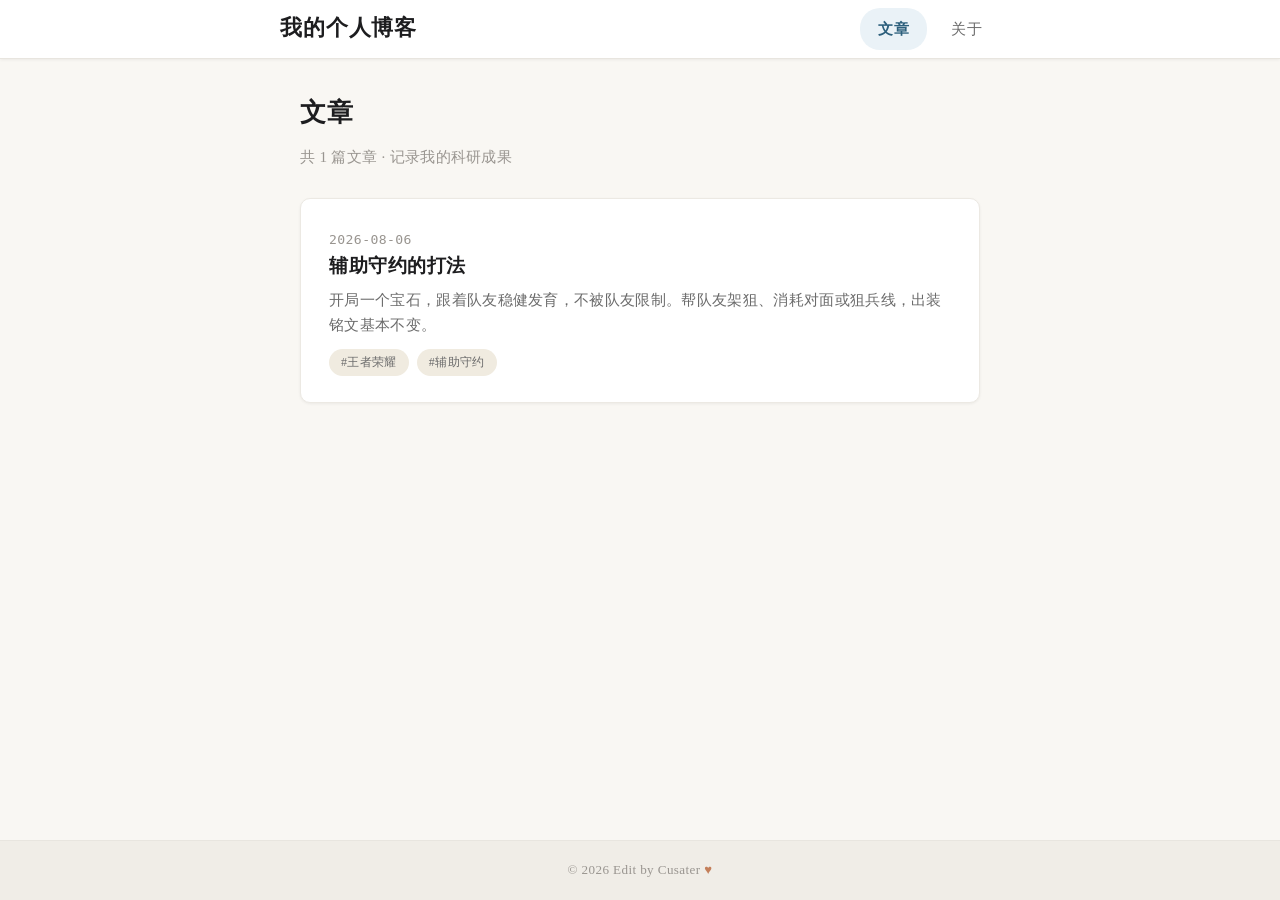
==== index.html @ 8319f3e6 "first commit" ====
<!DOCTYPE html>
<html lang="zh-CN">
<head>
    <meta charset="UTF-8">
    <meta name="viewport" content="width=device-width, initial-scale=1.0">
    <title>Cusater的博客</title>
    <link rel="stylesheet" href="style.css">
</head>
<body>

    <!-- ==================== 头部导航 ==================== -->
    <header class="site-header">
        <div class="header-inner">
            <a class="site-title" onclick="navigateTo('/')" title="回到首页">
                我的个人博客
            </a>
            <nav>
                <ul class="nav-links">
                    <li><a id="nav-posts" onclick="navigateTo('/')" class="active">文章</a></li>
                    <li><a id="nav-about" onclick="navigateTo('/about')">关于</a></li>
                </ul>
            </nav>
        </div>
    </header>
    <main class="main-content" id="main-content">
        
    </main>

    
    <footer class="site-footer">
        <p>© 2026 Edit by Cusater <span class="footer-heart">♥</span></p>
    </footer>
    <script src="posts-data.js"></script>
    <script>
        (function() {
            const mainContent = document.getElementById('main-content');
            const navPosts = document.getElementById('nav-posts');
            const navAbout = document.getElementById('nav-about');
            function getCurrentRoute() {
                const hash = window.location.hash.slice(1) || '/';
                return hash;
            }

            function parseRoute(route) {
                if (route === '/about') {
                    return { page: 'about' };
                }
                // 默认首页 - 文章列表
                return { page: 'posts' };
            }

            function navigateTo(path) {
                if (path && (path.endsWith('.html') || path.startsWith('articles/'))) {
                    window.location.href = path;
                } else {
                    window.location.hash = path;
                }
            }

            function updateNavActive(page) {
                navPosts.classList.remove('active');
                navAbout.classList.remove('active');
                if (page === 'about') {
                    navAbout.classList.add('active');
                } else {
                    navPosts.classList.add('active');
                }
            }

            function renderPostsList() {
                updateNavActive('posts');
                let postsHTML = articles
                    .map(
                        (article) => `
                    <article class="post-card" onclick="navigateTo('${article.link}')" title="阅读全文">
                        <span class="post-date">${article.date}</span>
                        <h2 class="post-title">${article.title}</h2>
                        <p class="post-excerpt">${article.excerpt}</p>
                        <div class="post-tags">
                            ${article.tags.map((tag) => `<span class="post-tag">#${tag}</span>`).join('')}
                        </div>
                        <span class="card-arrow">→</span>
                    </article>
                `
                    )
                    .join('');

                mainContent.innerHTML = `
                    <h1 class="page-title">文章</h1>
                    <p class="page-subtitle">共 ${articles.length} 篇文章 · 记录我的科研成果</p>
                    <div class="posts-list">
                        ${postsHTML}
                    </div>
                `;
            }

            function renderAboutPage() {
                updateNavActive('about');
                mainContent.innerHTML = `
                    <div class="about-card">
                        <img class="about-avatar" src="avatar.jpg" alt="Cusater的头像">
                        <h2 class="about-name">Cusater</h2>
                        <hr class="about-divider">
                        <div class="about-text">
                            性别：男
                            <br>
年龄：15<br>
MBTI：INFJ<br>
身高：176cm<br>
身材：偏瘦<br>
性格：内向，喜欢独处<br>
爱好：陈奕迅，打球，写小作文，写小诗，出去玩，写代码，科研<br>
去过的地方：北京，上海，广州，珠海，阳江，惠州，深圳，澳门，广西，云南，黑龙江，吉林，辽宁，湖南，湖北，泰国，韩国，新加坡，马来西亚<br>
喜欢的英雄：守约，墨子<br>
科研成果:高输出低经济辅助守约，肉装守约<br>

<h3>背景故事：</h3>
这个男生今年15岁，性格内向不爱扎堆，平时更喜欢一个人待着，个子176cm，身形偏瘦。
平时爱好特别丰富：爱听陈奕迅的歌，有空就去打球，喜欢写写随笔、小诗，也爱出门旅游，还会敲代码、研究些新奇东西。
国内好多省份城市他都去过，还跑过泰国、韩国、新加坡、马来西亚好几个国家，见了不少世面。
打王者荣耀就爱玩百里守约和墨子，别人玩守约大多老老实实走射手位，他偏爱琢磨不一样的套路，自己研究出两套奇葩玩法：经济不高也能打出高额伤害的辅助守约，还有堆肉装的守约，算是自己摸索出来的独门打法。
平时不爱凑热闹，日常消遣就是听歌、运动、写点东西、出门散心、敲代码，打游戏也不爱跟风大众出装，就爱自己研究小众思路，看着安静话不多，心里想法特别多
                        </div>
                        <div class="about-skills">
                            <span class="about-skill-tag">王者荣耀</span>
                            <span class="about-skill-tag">Minecraft</span>
                            <span class="about-skill-tag">阅读</span>
                            <span class="about-skill-tag">写作</span>
                        </div>
                    </div>
                `;
                window.scrollTo({ top: 0, behavior: 'smooth' });
            }
            function handleRoute() {
                const route = getCurrentRoute();
                const parsed = parseRoute(route);

                switch (parsed.page) {
                    case 'posts':
                        renderPostsList();
                        break;
                    case 'about':
                        renderAboutPage();
                        break;
                    default:
                        renderPostsList();
                }
            }
            window.addEventListener('hashchange', handleRoute);
            window.addEventListener('DOMContentLoaded', handleRoute);
            window.navigateTo = navigateTo;
        })();
    </script>
</body>
</html>
---- style.css ----
:root {
            /* ========== 纯色配色方案 ========== */
            --bg-page: #f9f7f3;
            /* 温暖奶油色页面背景 */
            --bg-card: #ffffff;
            /* 纯白卡片 */
            --bg-header: #ffffff;
            /* 头部背景 */
            --bg-footer: #f0ede7;
            /* 页脚背景 */
            --bg-tag: #f0ebe0;
            /* 标签背景 */
            --bg-hover: #f5f2ec;
            /* 悬停背景 */

            --text-primary: #1d1d1f;
            /* 主文字 - 接近黑色 */
            --text-secondary: #6b6b6b;
            /* 次要文字 - 中灰 */
            --text-muted: #999590;
            /* 更淡的文字 */
            --text-accent: #2c5f7c;
            /* 强调色 - 沉稳蓝 */
            --text-accent-hover: #1a4058;
            /* 强调色悬停 */

            --border-light: #e8e5df;
            /* 浅边框 */
            --border-card: #ece9e3;
            /* 卡片边框 */
            --shadow-sm: 0 1px 3px rgba(0, 0, 0, 0.06);
            --shadow-md: 0 4px 16px rgba(0, 0, 0, 0.08);
            --shadow-lg: 0 8px 30px rgba(0, 0, 0, 0.10);

            --radius-sm: 6px;
            --radius-md: 10px;
            --radius-lg: 14px;

            --max-width: 720px;
            --transition: 0.25s cubic-bezier(0.4, 0, 0.2, 1);
        }

        /* ========== 全局重置 ========== */
        *,
        *::before,
        *::after {
            box-sizing: border-box;
            margin: 0;
            padding: 0;
        }

        html {
            scroll-behavior: smooth;
            -webkit-font-smoothing: antialiased;
            -moz-osx-font-smoothing: grayscale;
        }

        body {
            font-family: "PingFang SC", "Noto Serif SC", "Source Han Serif CN", "STSong", "Songti SC", "KaiTi", "楷体", "Georgia", "Times New Roman", serif;
            background-color: var(--bg-page);
            color: var(--text-primary);
            line-height: 1.75;
            letter-spacing: 0.02em;
            min-height: 100vh;
            display: flex;
            flex-direction: column;
            font-size: 16px;
            transition: background-color var(--transition);
        }

        /* ========== 头部导航 ========== */
        .site-header {
            background-color: var(--bg-header);
            border-bottom: 1px solid var(--border-light);
            padding: 0 20px;
            position: sticky;
            top: 0;
            z-index: 100;
            box-shadow: var(--shadow-sm);
            transition: box-shadow var(--transition);
        }

        .header-inner {
            max-width: var(--max-width);
            margin: 0 auto;
            display: flex;
            align-items: center;
            justify-content: space-between;
            height: 58px;
        }

        .site-title {
            font-size: 1.35rem;
            font-weight: 700;
            color: var(--text-primary);
            text-decoration: none;
            letter-spacing: 0.04em;
            cursor: pointer;
            transition: color var(--transition);
            white-space: nowrap;
            font-family: "PingFang SC", "Noto Serif SC", "STSong", "Songti SC", serif;
        }

        .site-title:hover {
            color: var(--text-accent);
        }

        .site-title .dot {
            color: var(--text-accent);
            display: inline-block;
            margin: 0 2px;
        }

        .nav-links {
            display: flex;
            align-items: center;
            gap: 6px;
            list-style: none;
        }

        .nav-links li a {
            display: inline-block;
            padding: 8px 18px;
            text-decoration: none;
            color: var(--text-secondary);
            font-size: 0.95rem;
            border-radius: 20px;
            transition: all var(--transition);
            font-weight: 500;
            letter-spacing: 0.03em;
            cursor: pointer;
            white-space: nowrap;
        }

        .nav-links li a:hover {
            color: var(--text-primary);
            background-color: var(--bg-hover);
        }

        .nav-links li a.active {
            color: var(--text-accent);
            background-color: #eaf2f7;
            font-weight: 600;
        }

        /* 移动端菜单按钮 */
        .menu-toggle {
            display: none;
            background: none;
            border: none;
            cursor: pointer;
            padding: 8px;
            color: var(--text-primary);
            font-size: 1.4rem;
            line-height: 1;
        }

        /* ========== 主内容区 ========== */
        .main-content {
            flex: 1;
            max-width: var(--max-width);
            width: 100%;
            margin: 0 auto;
            padding: 32px 20px 60px;
            animation: fadeSlideIn 0.4s ease;
        }

        @keyframes fadeSlideIn {
            from {
                opacity: 0;
                transform: translateY(14px);
            }
            to {
                opacity: 1;
                transform: translateY(0);
            }
        }

        /* ========== 文章列表页 ========== */
        .page-title {
            font-size: 1.6rem;
            font-weight: 700;
            margin-bottom: 8px;
            color: var(--text-primary);
            letter-spacing: 0.03em;
        }
        .page-subtitle {
            font-size: 0.95rem;
            color: var(--text-muted);
            margin-bottom: 28px;
            letter-spacing: 0.02em;
        }

        .posts-list {
            display: flex;
            flex-direction: column;
            gap: 16px;
        }

        .post-card {
            background-color: var(--bg-card);
            border: 1px solid var(--border-card);
            border-radius: var(--radius-md);
            padding: 26px 28px;
            cursor: pointer;
            transition: all var(--transition);
            box-shadow: var(--shadow-sm);
            position: relative;
            overflow: hidden;
        }

        .post-card:hover {
            box-shadow: var(--shadow-md);
            border-color: #d5d0c8;
            transform: translateY(-2px);
        }

        .post-card:active {
            transform: scale(0.985);
            transition: transform 0.1s ease;
        }

        .post-card .post-date {
            font-size: 0.82rem;
            color: var(--text-muted);
            margin-bottom: 6px;
            letter-spacing: 0.03em;
            font-family: "SF Mono", "PingFang SC", monospace;
        }

        .post-card .post-title {
            font-size: 1.2rem;
            font-weight: 700;
            color: var(--text-primary);
            margin-bottom: 8px;
            letter-spacing: 0.03em;
            line-height: 1.4;
            transition: color var(--transition);
        }

        .post-card:hover .post-title {
            color: var(--text-accent);
        }

        .post-card .post-excerpt {
            font-size: 0.93rem;
            color: var(--text-secondary);
            line-height: 1.65;
            display: -webkit-box;
            -webkit-line-clamp: 2;
            -webkit-box-orient: vertical;
            overflow: hidden;
        }

        .post-card .post-tags {
            display: flex;
            flex-wrap: wrap;
            gap: 8px;
            margin-top: 12px;
        }

        .post-card .post-tag {
            display: inline-block;
            font-size: 0.75rem;
            padding: 3px 12px;
            background-color: var(--bg-tag);
            color: var(--text-secondary);
            border-radius: 14px;
            letter-spacing: 0.03em;
            transition: all var(--transition);
        }
        .post-card:hover .post-tag {
            background-color: #e8e2d6;
        }

        .post-card .card-arrow {
            position: absolute;
            right: 24px;
            top: 50%;
            transform: translateY(-50%);
            font-size: 1.4rem;
            color: #ccc;
            transition: all var(--transition);
            opacity: 0;
        }
        .post-card:hover .card-arrow {
            opacity: 1;
            color: var(--text-accent);
            right: 18px;
        }

        /* ========== 文章详情页 ========== */
        .article-detail {
            background-color: var(--bg-card);
            border: 1px solid var(--border-card);
            border-radius: var(--radius-lg);
            padding: 36px 32px 40px;
            box-shadow: var(--shadow-sm);
        }

        .article-detail .back-link {
            display: inline-flex;
            align-items: center;
            gap: 6px;
            font-size: 0.9rem;
            color: var(--text-accent);
            cursor: pointer;
            text-decoration: none;
            margin-bottom: 20px;
            transition: all var(--transition);
            font-weight: 500;
            letter-spacing: 0.03em;
            padding: 4px 0;
        }
        .article-detail .back-link:hover {
            color: var(--text-accent-hover);
            gap: 10px;
        }
        .article-detail .back-link .arrow-icon {
            transition: transform var(--transition);
            display: inline-block;
        }
        .article-detail .back-link:hover .arrow-icon {
            transform: translateX(-3px);
        }

        .article-detail .article-date {
            font-size: 0.85rem;
            color: var(--text-muted);
            margin-bottom: 4px;
            letter-spacing: 0.03em;
            font-family: "SF Mono", "PingFang SC", monospace;
        }

        .article-detail .article-title {
            font-size: 1.7rem;
            font-weight: 700;
            color: var(--text-primary);
            margin-bottom: 8px;
            letter-spacing: 0.03em;
            line-height: 1.35;
        }

        .article-detail .article-tags {
            display: flex;
            flex-wrap: wrap;
            gap: 8px;
            margin-bottom: 24px;
        }
        .article-detail .article-tag {
            font-size: 0.78rem;
            padding: 4px 14px;
            background-color: var(--bg-tag);
            color: var(--text-secondary);
            border-radius: 14px;
            letter-spacing: 0.03em;
        }

        .article-divider {
            border: none;
            border-top: 1px solid var(--border-light);
            margin: 0 0 24px;
        }

        .article-body {
            font-size: 1rem;
            line-height: 1.9;
            color: var(--text-primary);
            letter-spacing: 0.025em;
        }
        .article-body p {
            margin-bottom: 18px;
        }
        .article-body p:last-child {
            margin-bottom: 0;
        }
        .article-body h2 {
            font-size: 1.3rem;
            font-weight: 700;
            margin: 28px 0 12px;
            color: var(--text-primary);
            letter-spacing: 0.03em;
        }
        .article-body h3 {
            font-size: 1.1rem;
            font-weight: 600;
            margin: 22px 0 10px;
            color: var(--text-primary);
            letter-spacing: 0.03em;
        }
        .article-body blockquote {
            border-left: 3px solid var(--text-accent);
            padding: 10px 18px;
            margin: 18px 0;
            background-color: #fafaf8;
            color: var(--text-secondary);
            font-style: italic;
            border-radius: 0 var(--radius-sm) var(--radius-sm) 0;
            letter-spacing: 0.03em;
        }
        .article-body ul,
        .article-body ol {
            margin: 12px 0 18px;
            padding-left: 22px;
        }
        .article-body li {
            margin-bottom: 6px;
        }
        .article-body code {
            background-color: #f3f1ec;
            padding: 2px 7px;
            border-radius: 4px;
            font-size: 0.9em;
            font-family: "SF Mono", "PingFang SC", monospace;
            color: #5c4a3d;
            letter-spacing: 0;
        }
        .article-body strong {
            font-weight: 700;
            color: #1a1a1a;
        }

        /* ========== 关于页面 ========== */
        .about-card {
            background-color: var(--bg-card);
            border: 1px solid var(--border-card);
            border-radius: var(--radius-lg);
            padding: 36px 32px 40px;
            box-shadow: var(--shadow-sm);
            text-align: center;
        }

        .about-avatar {
            width: 88px;
            height: 88px;
            border-radius: 50%;
            background-color: #dce8f0;
            margin: 0 auto 20px;
            display: flex;
            align-items: center;
            justify-content: center;
            font-size: 2.4rem;
            color: var(--text-accent);
            letter-spacing: 0;
            user-select: none;
            border: 3px solid #eaf2f7;
        }

        .about-card .about-name {
            font-size: 1.5rem;
            font-weight: 700;
            color: var(--text-primary);
            margin-bottom: 4px;
            letter-spacing: 0.04em;
        }
        .about-card .about-bio-short {
            font-size: 0.9rem;
            color: var(--text-muted);
            margin-bottom: 20px;
            letter-spacing: 0.03em;
        }

        .about-divider {
            border: none;
            border-top: 1px solid var(--border-light);
            margin: 0 auto 20px;
            width: 60px;
        }

        .about-card .about-text {
            font-size: 0.97rem;
            color: var(--text-secondary);
            line-height: 1.8;
            text-align: left;
            letter-spacing: 0.025em;
            max-width: 500px;
            margin: 0 auto;
        }
        .about-card .about-text p {
            margin-bottom: 14px;
        }
        .about-card .about-text p:last-child {
            margin-bottom: 0;
        }

        .about-skills {
            display: flex;
            flex-wrap: wrap;
            justify-content: center;
            gap: 10px;
            margin-top: 22px;
        }
        .about-skill-tag {
            font-size: 0.82rem;
            padding: 6px 16px;
            background-color: var(--bg-tag);
            color: var(--text-secondary);
            border-radius: 20px;
            letter-spacing: 0.03em;
            transition: all var(--transition);
        }
        .about-skill-tag:hover {
            background-color: #dce8f0;
            color: var(--text-accent);
        }

        /* ========== 页脚 ========== */
        .site-footer {
            background-color: var(--bg-footer);
            border-top: 1px solid var(--border-light);
            padding: 18px 20px;
            text-align: center;
            font-size: 0.82rem;
            color: var(--text-muted);
            letter-spacing: 0.03em;
        }
        .site-footer .footer-heart {
            color: #c47f5a;
            display: inline-block;
        }

        /* ========== 空状态 ========== */
        .empty-state {
            text-align: center;
            padding: 60px 20px;
            color: var(--text-muted);
            font-size: 1rem;
            letter-spacing: 0.03em;
        }
        .empty-state .empty-icon {
            font-size: 3rem;
            display: block;
            margin-bottom: 12px;
        }

        /* ========== 响应式设计 ========== */
        @media (max-width: 640px) {
            body {
                font-size: 15px;
            }
            .header-inner {
                height: 50px;
            }
            .site-title {
                font-size: 1.15rem;
            }
            .nav-links {
                gap: 2px;
            }
            .nav-links li a {
                padding: 6px 12px;
                font-size: 0.85rem;
                border-radius: 16px;
            }
            .main-content {
                padding: 20px 14px 40px;
            }
            .post-card {
                padding: 20px 18px;
            }
            .post-card .card-arrow {
                display: none;
            }
            .post-card .post-title {
                font-size: 1.05rem;
            }
            .article-detail {
                padding: 24px 18px 28px;
            }
            .article-detail .article-title {
                font-size: 1.35rem;
            }
            .about-card {
                padding: 28px 18px 32px;
            }
            .about-card .about-name {
                font-size: 1.3rem;
            }
            .about-avatar {
                width: 70px;
                height: 70px;
                font-size: 2rem;
            }
            .page-title {
                font-size: 1.35rem;
            }
        }

        @media (max-width: 400px) {
            .nav-links li a {
                padding: 5px 10px;
                font-size: 0.8rem;
                letter-spacing: 0.01em;
            }
            .site-title {
                font-size: 1rem;
            }
            .post-card .post-excerpt {
                -webkit-line-clamp: 3;
            }
        }

        /* ========== 打印样式 ========== */
        @media print {
            .site-header,
            .site-footer,
            .back-link,
            .post-tags,
            .article-tags,
            .card-arrow {
                display: none !important;
            }
            body {
                background: #fff;
                color: #000;
            }
            .main-content {
                padding: 0;
                max-width: 100%;
            }
            .article-detail,
            .about-card {
                box-shadow: none;
                border: none;
                padding: 0;
            }
        }
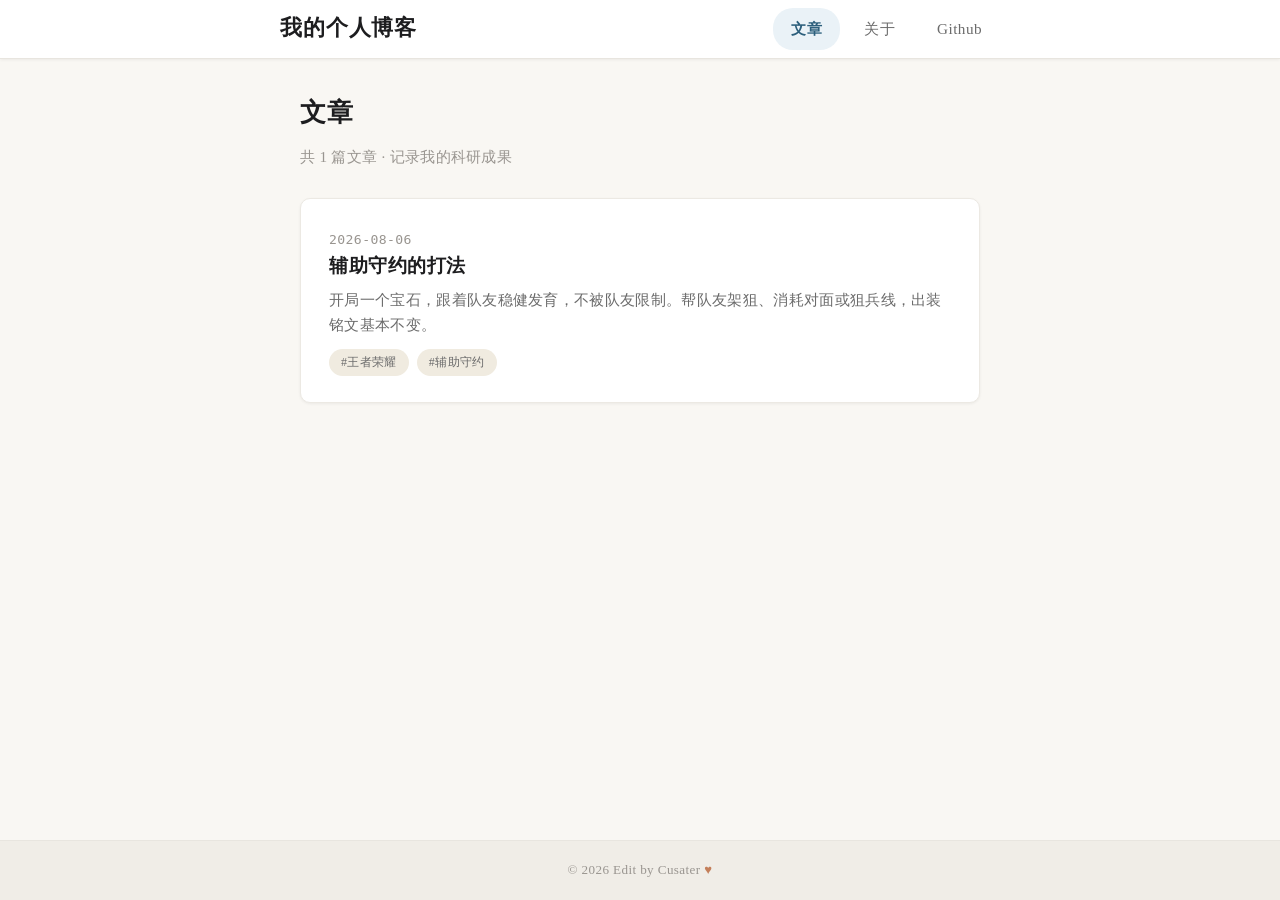
==== commit 397a86f9: "auto update posts 2026-08-12" ====
--- a/index.html
+++ b/index.html
@@ -7,8 +7,6 @@
     <link rel="stylesheet" href="style.css">
 </head>
 <body>
-
-    <!-- ==================== 头部导航 ==================== -->
     <header class="site-header">
         <div class="header-inner">
             <a class="site-title" onclick="navigateTo('/')" title="回到首页">
@@ -18,6 +16,7 @@
                 <ul class="nav-links">
                     <li><a id="nav-posts" onclick="navigateTo('/')" class="active">文章</a></li>
                     <li><a id="nav-about" onclick="navigateTo('/about')">关于</a></li>
+                    <li><a id="nav-github" href="https://github.com/Cusater" target="_blank">Github</a></li>
                 </ul>
             </nav>
         </div>
@@ -26,12 +25,13 @@
         
     </main>
 
-    
+
     <footer class="site-footer">
         <p>© 2026 Edit by Cusater <span class="footer-heart">♥</span></p>
     </footer>
     <script src="posts-data.js"></script>
     <script>
+        //nothing to do
         (function() {
             const mainContent = document.getElementById('main-content');
             const navPosts = document.getElementById('nav-posts');
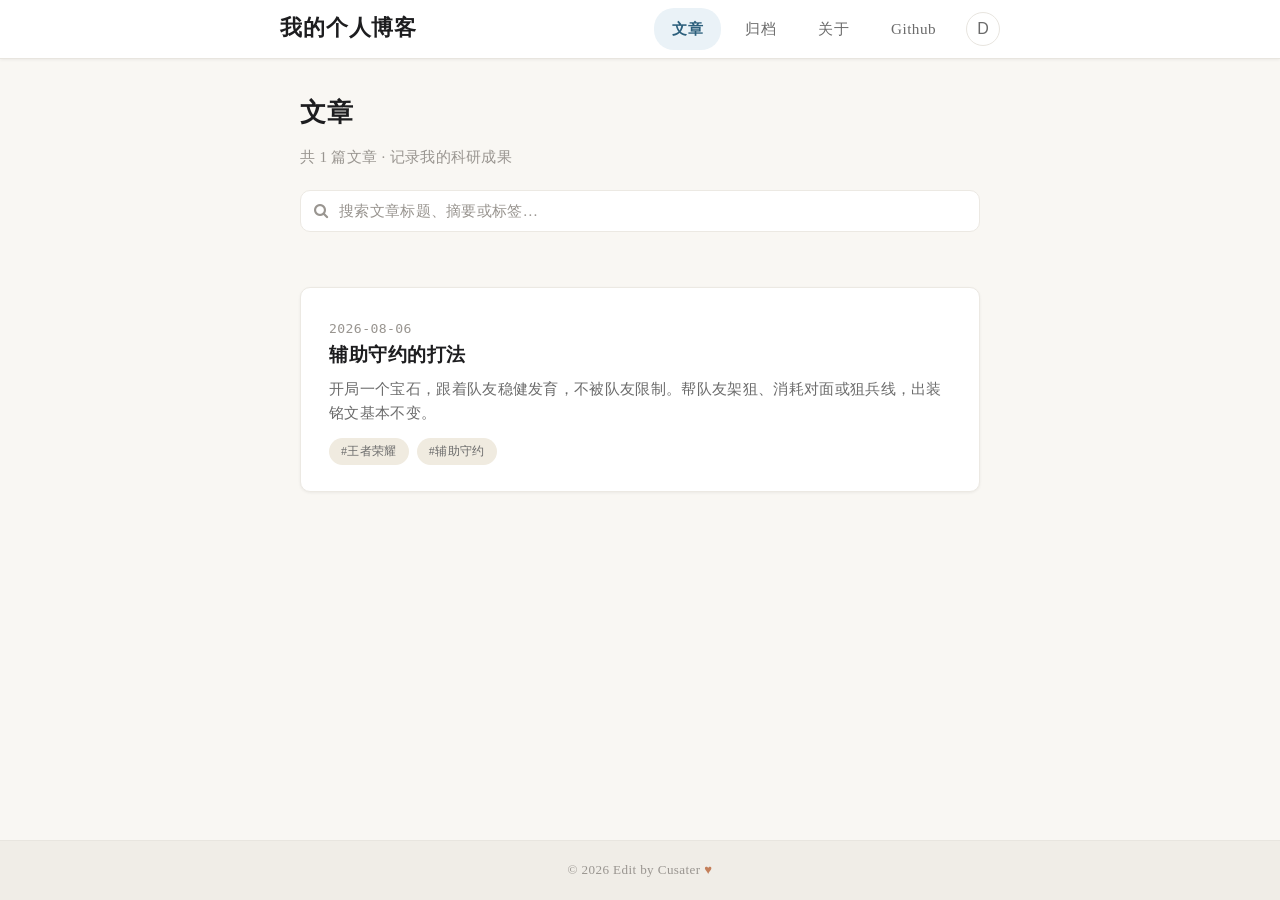
==== commit 2bd86690: "auto update posts 2026-08-12" ====
--- a/index.html
+++ b/index.html
@@ -5,6 +5,18 @@
     <meta name="viewport" content="width=device-width, initial-scale=1.0">
     <title>Cusater的博客</title>
     <link rel="stylesheet" href="style.css">
+    <link rel="stylesheet" href="https://cdnjs.cloudflare.com/ajax/libs/font-awesome/4.7.0/css/font-awesome.min.css">
+    <script>
+        // 在样式应用前同步设置主题，避免页面加载时出现主题闪烁
+        (function() {
+            try {
+                var saved = localStorage.getItem('theme');
+                if (saved === 'dark') {
+                    document.documentElement.setAttribute('data-theme', 'dark');
+                }
+            } catch (e) {}
+        })();
+    </script>
 </head>
 <body>
     <header class="site-header">
@@ -12,13 +24,20 @@
             <a class="site-title" onclick="navigateTo('/')" title="回到首页">
                 我的个人博客
             </a>
-            <nav>
-                <ul class="nav-links">
-                    <li><a id="nav-posts" onclick="navigateTo('/')" class="active">文章</a></li>
-                    <li><a id="nav-about" onclick="navigateTo('/about')">关于</a></li>
-                    <li><a id="nav-github" href="https://github.com/Cusater" target="_blank">Github</a></li>
-                </ul>
-            </nav>
+            <div class="header-right">
+                <nav>
+                    <ul class="nav-links">
+                        <li><a id="nav-posts" onclick="navigateTo('/')" class="active">文章</a></li>
+                        <li><a id="nav-archives" onclick="navigateTo('/archives')">归档</a></li>
+                        <li><a id="nav-about" onclick="navigateTo('/about')">关于</a></li>
+                        <li><a id="nav-github" href="https://github.com/Cusater" target="_blank">Github</a></li>
+                    </ul>
+                </nav>
+                <button id="theme-toggle" class="theme-toggle" type="button" title="切换主题" aria-label="切换主题">
+                    <span class="icon-moon">D</span>
+                    <span class="icon-sun">L</span>
+                </button>
+            </div>
         </div>
     </header>
     <main class="main-content" id="main-content">
@@ -35,7 +54,13 @@
         (function() {
             const mainContent = document.getElementById('main-content');
             const navPosts = document.getElementById('nav-posts');
+            const navArchives = document.getElementById('nav-archives');
             const navAbout = document.getElementById('nav-about');
+            const themeToggle = document.getElementById('theme-toggle');
+
+            // 保留当前搜索关键词，切回文章页时恢复
+            let currentSearchKeyword = '';
+
             function getCurrentRoute() {
                 const hash = window.location.hash.slice(1) || '/';
                 return hash;
@@ -45,7 +70,9 @@
                 if (route === '/about') {
                     return { page: 'about' };
                 }
-                // 默认首页 - 文章列表
+                if (route === '/archives') {
+                    return { page: 'archives' };
+                }
                 return { page: 'posts' };
             }
 
@@ -59,39 +86,193 @@
 
             function updateNavActive(page) {
                 navPosts.classList.remove('active');
+                navArchives.classList.remove('active');
                 navAbout.classList.remove('active');
                 if (page === 'about') {
                     navAbout.classList.add('active');
+                } else if (page === 'archives') {
+                    navArchives.classList.add('active');
                 } else {
                     navPosts.classList.add('active');
                 }
             }
 
-            function renderPostsList() {
-                updateNavActive('posts');
-                let postsHTML = articles
-                    .map(
-                        (article) => `
+            // ========== 主题切换 ==========
+            function applyTheme(theme) {
+                if (theme === 'dark') {
+                    document.documentElement.setAttribute('data-theme', 'dark');
+                } else {
+                    document.documentElement.removeAttribute('data-theme');
+                }
+            }
+            function toggleTheme() {
+                const isDark = document.documentElement.getAttribute('data-theme') === 'dark';
+                const next = isDark ? 'light' : 'dark';
+                applyTheme(next);
+                try { localStorage.setItem('theme', next); } catch (e) {}
+            }
+            themeToggle.addEventListener('click', toggleTheme);
+
+            // ========== 文章搜索 ==========
+            function escapeHtml(s) {
+                return String(s)
+                    .replace(/&/g, '&amp;')
+                    .replace(/</g, '&lt;')
+                    .replace(/>/g, '&gt;')
+                    .replace(/"/g, '&quot;');
+            }
+
+            function highlight(text, keyword) {
+                const safe = escapeHtml(text);
+                if (!keyword) return safe;
+                const kw = keyword.replace(/[.*+?^${}()|[\]\\]/g, '\\$&');
+                return safe.replace(new RegExp(kw, 'gi'), (m) => '<mark>' + m + '</mark>');
+            }
+
+            function filterArticles(keyword) {
+                const kw = keyword.trim().toLowerCase();
+                if (!kw) return articles.slice();
+                return articles.filter((a) => {
+                    const hay = [a.title, a.excerpt, (a.tags || []).join(' '), a.date]
+                        .join(' ')
+                        .toLowerCase();
+                    return hay.indexOf(kw) !== -1;
+                });
+            }
+
+            function renderPostCard(article, keyword) {
+                return `
                     <article class="post-card" onclick="navigateTo('${article.link}')" title="阅读全文">
-                        <span class="post-date">${article.date}</span>
-                        <h2 class="post-title">${article.title}</h2>
-                        <p class="post-excerpt">${article.excerpt}</p>
+                        <span class="post-date">${escapeHtml(article.date)}</span>
+                        <h2 class="post-title">${highlight(article.title, keyword)}</h2>
+                        <p class="post-excerpt">${highlight(article.excerpt, keyword)}</p>
                         <div class="post-tags">
-                            ${article.tags.map((tag) => `<span class="post-tag">#${tag}</span>`).join('')}
+                            ${article.tags.map((tag) => `<span class="post-tag">#${escapeHtml(tag)}</span>`).join('')}
                         </div>
                         <span class="card-arrow">→</span>
                     </article>
-                `
-                    )
-                    .join('');
+                `;
+            }
+
+            function renderPostsList() {
+                updateNavActive('posts');
+                const keyword = currentSearchKeyword;
+                const filtered = filterArticles(keyword);
 
                 mainContent.innerHTML = `
                     <h1 class="page-title">文章</h1>
                     <p class="page-subtitle">共 ${articles.length} 篇文章 · 记录我的科研成果</p>
-                    <div class="posts-list">
-                        ${postsHTML}
+                    <div class="search-box">
+                        <span class="search-icon"><i class="fa fa-search"></i></span>
+                        <input id="search-input" class="search-input" type="text"
+                               placeholder="搜索文章标题、摘要或标签…"
+                               value="${escapeHtml(keyword)}" autocomplete="off">
+                        <button id="search-clear" class="search-clear${keyword ? ' visible' : ''}" type="button" title="清空" aria-label="清空搜索">×</button>
                     </div>
+                    <p class="search-result-count" id="search-result-count"></p>
+                    <div class="posts-list" id="posts-list"></div>
                 `;
+
+                const input = document.getElementById('search-input');
+                const clearBtn = document.getElementById('search-clear');
+                const listEl = document.getElementById('posts-list');
+                const countEl = document.getElementById('search-result-count');
+
+                function renderList() {
+                    const kw = input.value;
+                    currentSearchKeyword = kw;
+                    clearBtn.classList.toggle('visible', !!kw);
+                    const items = filterArticles(kw);
+                    if (items.length === 0) {
+                        listEl.innerHTML = `
+                            <div class="empty-state">
+                                <span class="empty-icon">🔍</span>
+                                没有找到匹配「${escapeHtml(kw)}」的文章
+                            </div>
+                        `;
+                        countEl.textContent = '共 0 篇结果';
+                    } else {
+                        listEl.innerHTML = items.map((a) => renderPostCard(a, kw)).join('');
+                        if (kw) {
+                            countEl.textContent = `共 ${items.length} 篇结果`;
+                        } else {
+                            countEl.textContent = '';
+                        }
+                    }
+                }
+
+                input.addEventListener('input', renderList);
+                clearBtn.addEventListener('click', () => {
+                    input.value = '';
+                    renderList();
+                    input.focus();
+                });
+
+                renderList();
+
+                // 自动聚焦搜索框：仅当 URL 显式带 #/search 时
+                if (getCurrentRoute() === '/search') {
+                    input.focus();
+                }
+            }
+
+            // ========== 归档页面 ==========
+            function renderArchivesPage() {
+                updateNavActive('archives');
+                // 按日期降序（新→旧）
+                const sorted = articles.slice().sort((a, b) => (a.date < b.date ? 1 : a.date > b.date ? -1 : 0));
+
+                // 按年份分组
+                const groups = {};
+                sorted.forEach((a) => {
+                    const year = (a.date || '未知').slice(0, 4);
+                    if (!groups[year]) groups[year] = [];
+                    groups[year].push(a);
+                });
+
+                const years = Object.keys(groups).sort((a, b) => (a < b ? 1 : -1));
+
+                // 顶部统计
+                const total = articles.length;
+                const yearCount = years.length;
+                const latest = sorted[0];
+                const summary = yearCount === 0
+                    ? '暂无文章'
+                    : `共 ${total} 篇文章 · 跨 ${yearCount} 个年份${latest ? ' · 最近更新于 ' + escapeHtml(latest.date) : ''}`;
+
+                // 年份块
+                const blocks = years.map((year) => {
+                    const items = groups[year];
+                    const list = items.map((a) => {
+                        const md = (a.date || '').slice(5); // MM-DD
+                        const tagsHtml = (a.tags || []).slice(0, 3)
+                            .map((t) => `<span class="archive-tag">#${escapeHtml(t)}</span>`)
+                            .join('');
+                        return `
+                            <li class="archive-item" onclick="navigateTo('${a.link}')" title="阅读全文">
+                                <span class="archive-date">${escapeHtml(md)}</span>
+                                <span class="archive-title">${escapeHtml(a.title)}</span>
+                                ${tagsHtml ? `<span class="archive-tags">${tagsHtml}</span>` : ''}
+                            </li>
+                        `;
+                    }).join('');
+                    return `
+                        <section class="archive-year">
+                            <div class="archive-year-header">
+                                <h2 class="archive-year-title">${escapeHtml(year)}</h2>
+                                <span class="archive-year-count">${items.length} 篇</span>
+                            </div>
+                            <ul class="archive-list">${list}</ul>
+                        </section>
+                    `;
+                }).join('');
+
+                mainContent.innerHTML = `
+                    <h1 class="page-title">归档</h1>
+                    <p class="archive-summary">${summary}</p>
+                    ${blocks || '<div class="empty-state"><span class="empty-icon">📂</span>暂无文章</div>'}
+                `;
+                window.scrollTo({ top: 0, behavior: 'smooth' });
             }
 
             function renderAboutPage() {
@@ -139,6 +320,9 @@
                     case 'posts':
                         renderPostsList();
                         break;
+                    case 'archives':
+                        renderArchivesPage();
+                        break;
                     case 'about':
                         renderAboutPage();
                         break;
--- a/style.css
+++ b/style.css
@@ -1,6 +1,6 @@
 
         :root {
-            /* ========== 纯色配色方案 ========== */
+            /* ========== 纯色配色方案（明亮主题） ========== */
             --bg-page: #f9f7f3;
             /* 温暖奶油色页面背景 */
             --bg-card: #ffffff;
@@ -33,12 +33,60 @@
             --shadow-md: 0 4px 16px rgba(0, 0, 0, 0.08);
             --shadow-lg: 0 8px 30px rgba(0, 0, 0, 0.10);
 
+            --bg-accent-soft: #eaf2f7;
+            /* 强调色浅背景 */
+            --bg-blockquote: #fafaf8;
+            /* 引用块背景 */
+            --bg-code: #f3f1ec;
+            /* 行内代码背景 */
+            --color-code-text: #5c4a3d;
+            /* 行内代码文字颜色 */
+            --color-strong: #1a1a1a;
+            /* 粗体文字颜色 */
+            --color-tag-hover: #e8e2d6;
+            /* 标签悬停背景 */
+            --color-card-hover-border: #d5d0c8;
+            /* 卡片悬停边框 */
+            --color-card-arrow: #ccc;
+            /* 卡片箭头颜色 */
+
             --radius-sm: 6px;
             --radius-md: 10px;
             --radius-lg: 14px;
 
             --max-width: 720px;
             --transition: 0.25s cubic-bezier(0.4, 0, 0.2, 1);
+        }
+
+        /* ========== 暗黑主题 ========== */
+        html[data-theme="dark"] {
+            --bg-page: #15171a;
+            --bg-card: #1c1f23;
+            --bg-header: #1c1f23;
+            --bg-footer: #111316;
+            --bg-tag: #2a2e34;
+            --bg-hover: #262a30;
+
+            --text-primary: #e8e8ea;
+            --text-secondary: #a8aaae;
+            --text-muted: #767882;
+            --text-accent: #6fb3d0;
+            --text-accent-hover: #8fc7de;
+
+            --border-light: #2a2e34;
+            --border-card: #2f343a;
+            --shadow-sm: 0 1px 3px rgba(0, 0, 0, 0.3);
+            --shadow-md: 0 4px 16px rgba(0, 0, 0, 0.4);
+            --shadow-lg: 0 8px 30px rgba(0, 0, 0, 0.5);
+
+            --bg-accent-soft: #1f2d38;
+            --bg-blockquote: #202327;
+            --bg-code: #2a2e34;
+            --color-code-text: #d0b8a0;
+            --color-strong: #f0f0f2;
+            --color-tag-hover: #353a42;
+            --color-card-hover-border: #3a3f47;
+            --color-card-arrow: #555;
         }
 
         /* ========== 全局重置 ========== */
@@ -89,6 +137,11 @@
             justify-content: space-between;
             height: 58px;
         }
+        .header-right {
+            display: flex;
+            align-items: center;
+            gap: 4px;
+        }
 
         .site-title {
             font-size: 1.35rem;
@@ -140,7 +193,7 @@
 
         .nav-links li a.active {
             color: var(--text-accent);
-            background-color: #eaf2f7;
+            background-color: var(--bg-accent-soft);
             font-weight: 600;
         }
 
@@ -154,6 +207,40 @@
             color: var(--text-primary);
             font-size: 1.4rem;
             line-height: 1;
+        }
+
+        /* ========== 主题切换按钮 ========== */
+        .theme-toggle {
+            display: inline-flex;
+            align-items: center;
+            justify-content: center;
+            width: 34px;
+            height: 34px;
+            margin-left: 8px;
+            padding: 0;
+            border: 1px solid var(--border-light);
+            border-radius: 50%;
+            background-color: transparent;
+            color: var(--text-secondary);
+            cursor: pointer;
+            transition: all var(--transition);
+            font-size: 1rem;
+            line-height: 1;
+        }
+        .theme-toggle:hover {
+            color: var(--text-accent);
+            background-color: var(--bg-hover);
+            border-color: var(--border-card);
+        }
+        .theme-toggle .icon-sun,
+        .theme-toggle .icon-moon {
+            display: none;
+        }
+        html[data-theme="dark"] .theme-toggle .icon-sun {
+            display: inline;
+        }
+        html:not([data-theme="dark"]) .theme-toggle .icon-moon {
+            display: inline;
         }
 
         /* ========== 主内容区 ========== */
@@ -188,7 +275,174 @@
         .page-subtitle {
             font-size: 0.95rem;
             color: var(--text-muted);
+            margin-bottom: 20px;
+            letter-spacing: 0.02em;
+        }
+
+        /* ========== 搜索框 ========== */
+        .search-box {
+            position: relative;
+            margin-bottom: 24px;
+        }
+        .search-box .search-icon {
+            position: absolute;
+            left: 14px;
+            top: 50%;
+            transform: translateY(-50%);
+            color: var(--text-muted);
+            font-size: 0.95rem;
+            pointer-events: none;
+        }
+        .search-input {
+            width: 100%;
+            padding: 11px 38px 11px 38px;
+            font-size: 0.95rem;
+            font-family: inherit;
+            color: var(--text-primary);
+            background-color: var(--bg-card);
+            border: 1px solid var(--border-card);
+            border-radius: var(--radius-md);
+            outline: none;
+            transition: all var(--transition);
+            letter-spacing: 0.02em;
+        }
+        .search-input::placeholder {
+            color: var(--text-muted);
+        }
+        .search-input:focus {
+            border-color: var(--text-accent);
+            box-shadow: 0 0 0 3px var(--bg-accent-soft);
+        }
+        .search-clear {
+            position: absolute;
+            right: 10px;
+            top: 50%;
+            transform: translateY(-50%);
+            width: 22px;
+            height: 22px;
+            padding: 0;
+            border: none;
+            border-radius: 50%;
+            background-color: var(--bg-hover);
+            color: var(--text-secondary);
+            font-size: 0.85rem;
+            line-height: 1;
+            cursor: pointer;
+            display: none;
+            align-items: center;
+            justify-content: center;
+            transition: all var(--transition);
+        }
+        .search-clear:hover {
+            background-color: var(--color-tag-hover);
+            color: var(--text-primary);
+        }
+        .search-clear.visible {
+            display: inline-flex;
+        }
+        .search-result-count {
+            font-size: 0.85rem;
+            color: var(--text-muted);
+            margin-bottom: 14px;
+            letter-spacing: 0.02em;
+            min-height: 1.2em;
+        }
+
+        /* 搜索关键词高亮 */
+        .post-title mark,
+        .post-excerpt mark {
+            background-color: #ffe8a3;
+            color: inherit;
+            padding: 0 2px;
+            border-radius: 3px;
+        }
+        html[data-theme="dark"] .post-title mark,
+        html[data-theme="dark"] .post-excerpt mark {
+            background-color: #6b5a1f;
+            color: #fff;
+        }
+
+        /* ========== 归档页面 ========== */
+        .archive-summary {
+            font-size: 0.95rem;
+            color: var(--text-muted);
             margin-bottom: 28px;
+            letter-spacing: 0.02em;
+        }
+        .archive-year {
+            margin-bottom: 28px;
+        }
+        .archive-year-header {
+            display: flex;
+            align-items: baseline;
+            gap: 10px;
+            margin-bottom: 12px;
+            padding-bottom: 6px;
+            border-bottom: 1px solid var(--border-light);
+        }
+        .archive-year-title {
+            font-size: 1.3rem;
+            font-weight: 700;
+            color: var(--text-primary);
+            letter-spacing: 0.03em;
+        }
+        .archive-year-count {
+            font-size: 0.8rem;
+            color: var(--text-muted);
+            letter-spacing: 0.02em;
+        }
+        .archive-list {
+            list-style: none;
+            padding: 0;
+            margin: 0;
+            display: flex;
+            flex-direction: column;
+            gap: 2px;
+        }
+        .archive-item {
+            display: flex;
+            align-items: baseline;
+            gap: 14px;
+            padding: 8px 12px;
+            border-radius: var(--radius-sm);
+            cursor: pointer;
+            transition: all var(--transition);
+            text-decoration: none;
+        }
+        .archive-item:hover {
+            background-color: var(--bg-hover);
+        }
+        .archive-item .archive-date {
+            font-size: 0.82rem;
+            color: var(--text-muted);
+            font-family: "SF Mono", "PingFang SC", monospace;
+            letter-spacing: 0.03em;
+            flex-shrink: 0;
+            min-width: 56px;
+        }
+        .archive-item .archive-title {
+            font-size: 0.95rem;
+            color: var(--text-secondary);
+            transition: color var(--transition);
+            letter-spacing: 0.02em;
+            line-height: 1.5;
+        }
+        .archive-item:hover .archive-title {
+            color: var(--text-accent);
+        }
+        .archive-item .archive-tags {
+            margin-left: auto;
+            display: flex;
+            gap: 6px;
+            flex-wrap: wrap;
+            justify-content: flex-end;
+        }
+        .archive-item .archive-tag {
+            font-size: 0.7rem;
+            padding: 2px 8px;
+            background-color: var(--bg-tag);
+            color: var(--text-muted);
+            border-radius: 10px;
             letter-spacing: 0.02em;
         }
 
@@ -212,7 +466,7 @@
 
         .post-card:hover {
             box-shadow: var(--shadow-md);
-            border-color: #d5d0c8;
+            border-color: var(--color-card-hover-border);
             transform: translateY(-2px);
         }
 
@@ -271,7 +525,7 @@
             transition: all var(--transition);
         }
         .post-card:hover .post-tag {
-            background-color: #e8e2d6;
+            background-color: var(--color-tag-hover);
         }
 
         .post-card .card-arrow {
@@ -280,7 +534,7 @@
             top: 50%;
             transform: translateY(-50%);
             font-size: 1.4rem;
-            color: #ccc;
+            color: var(--color-card-arrow);
             transition: all var(--transition);
             opacity: 0;
         }
@@ -393,7 +647,7 @@
             border-left: 3px solid var(--text-accent);
             padding: 10px 18px;
             margin: 18px 0;
-            background-color: #fafaf8;
+            background-color: var(--bg-blockquote);
             color: var(--text-secondary);
             font-style: italic;
             border-radius: 0 var(--radius-sm) var(--radius-sm) 0;
@@ -408,17 +662,17 @@
             margin-bottom: 6px;
         }
         .article-body code {
-            background-color: #f3f1ec;
+            background-color: var(--bg-code);
             padding: 2px 7px;
             border-radius: 4px;
             font-size: 0.9em;
             font-family: "SF Mono", "PingFang SC", monospace;
-            color: #5c4a3d;
+            color: var(--color-code-text);
             letter-spacing: 0;
         }
         .article-body strong {
             font-weight: 700;
-            color: #1a1a1a;
+            color: var(--color-strong);
         }
 
         /* ========== 关于页面 ========== */
@@ -435,7 +689,7 @@
             width: 88px;
             height: 88px;
             border-radius: 50%;
-            background-color: #dce8f0;
+            background-color: var(--bg-accent-soft);
             margin: 0 auto 20px;
             display: flex;
             align-items: center;
@@ -444,7 +698,8 @@
             color: var(--text-accent);
             letter-spacing: 0;
             user-select: none;
-            border: 3px solid #eaf2f7;
+            border: 3px solid var(--bg-accent-soft);
+            object-fit: cover;
         }
 
         .about-card .about-name {
@@ -501,7 +756,7 @@
             transition: all var(--transition);
         }
         .about-skill-tag:hover {
-            background-color: #dce8f0;
+            background-color: var(--bg-accent-soft);
             color: var(--text-accent);
         }
 
@@ -585,6 +840,16 @@
             .page-title {
                 font-size: 1.35rem;
             }
+            .archive-item {
+                flex-wrap: wrap;
+                gap: 6px 10px;
+                padding: 8px 10px;
+            }
+            .archive-item .archive-tags {
+                width: 100%;
+                margin-left: 0;
+                justify-content: flex-start;
+            }
         }
 
         @media (max-width: 400px) {
@@ -608,8 +873,34 @@
             .back-link,
             .post-tags,
             .article-tags,
-            .card-arrow {
+            .card-arrow,
+            .theme-toggle,
+            .search-box,
+            .search-result-count {
                 display: none !important;
+            }
+            html[data-theme="dark"] {
+                --bg-page: #fff;
+                --bg-card: #fff;
+                --bg-header: #fff;
+                --bg-footer: #fff;
+                --bg-tag: #fff;
+                --bg-hover: #fff;
+                --text-primary: #000;
+                --text-secondary: #000;
+                --text-muted: #000;
+                --text-accent: #000;
+                --text-accent-hover: #000;
+                --border-light: #fff;
+                --border-card: #fff;
+                --bg-accent-soft: #fff;
+                --bg-blockquote: #fff;
+                --bg-code: #fff;
+                --color-code-text: #000;
+                --color-strong: #000;
+                --color-tag-hover: #fff;
+                --color-card-hover-border: #fff;
+                --color-card-arrow: #fff;
             }
             body {
                 background: #fff;
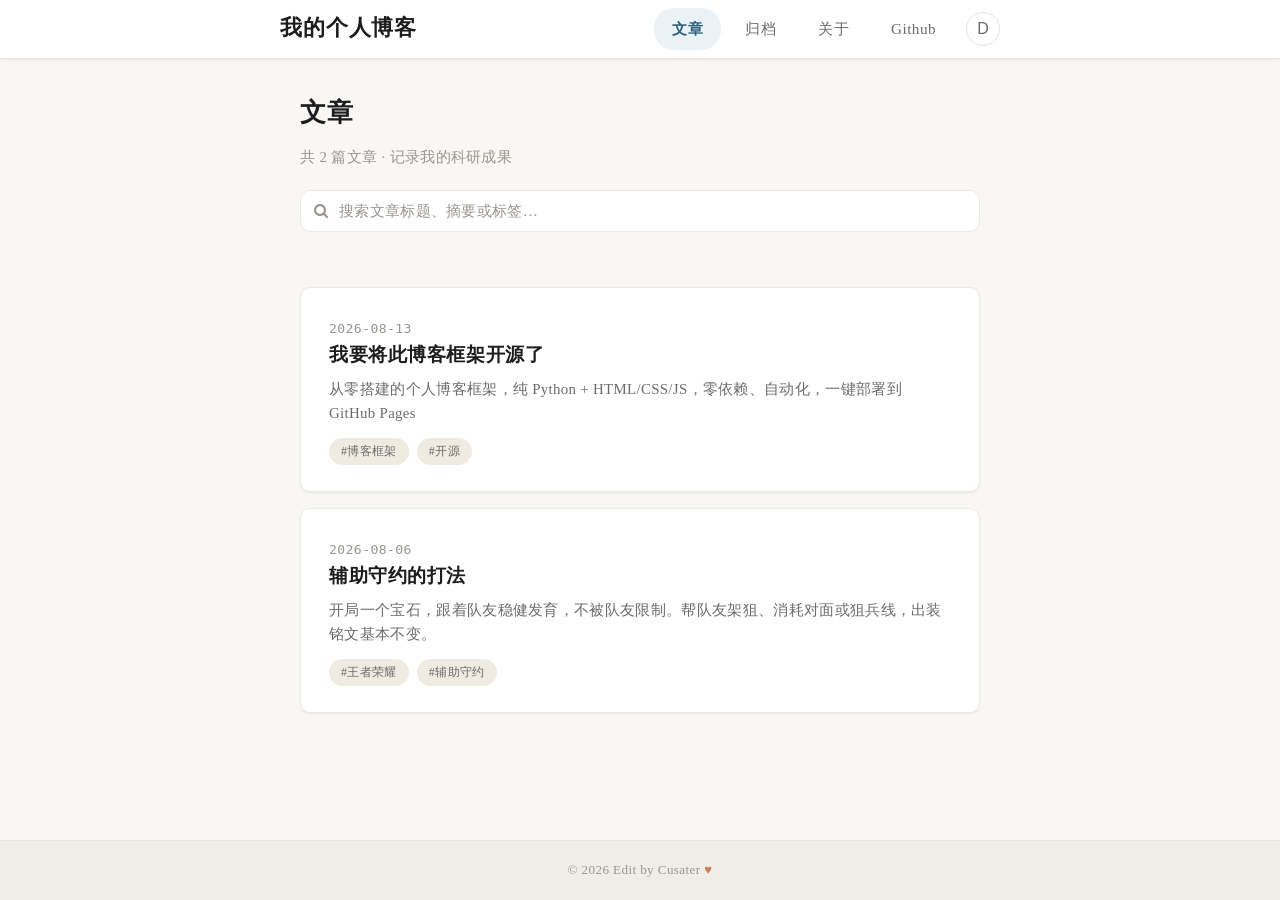
==== commit 09104bf5: "auto update posts 2026-08-14" ====
--- a/index.html
+++ b/index.html
@@ -7,14 +7,16 @@
     <link rel="stylesheet" href="style.css">
     <link rel="stylesheet" href="https://cdnjs.cloudflare.com/ajax/libs/font-awesome/4.7.0/css/font-awesome.min.css">
     <script>
-        // 在样式应用前同步设置主题，避免页面加载时出现主题闪烁
+    
         (function() {
             try {
                 var saved = localStorage.getItem('theme');
                 if (saved === 'dark') {
                     document.documentElement.setAttribute('data-theme', 'dark');
                 }
-            } catch (e) {}
+            } catch (e) {
+                console.log("Something wrong:",e);
+            }
         })();
     </script>
 </head>
@@ -57,8 +59,6 @@
             const navArchives = document.getElementById('nav-archives');
             const navAbout = document.getElementById('nav-about');
             const themeToggle = document.getElementById('theme-toggle');
-
-            // 保留当前搜索关键词，切回文章页时恢复
             let currentSearchKeyword = '';
 
             function getCurrentRoute() {
@@ -97,7 +97,7 @@
                 }
             }
 
-            // ========== 主题切换 ==========
+            // 算了写一句注释把
             function applyTheme(theme) {
                 if (theme === 'dark') {
                     document.documentElement.setAttribute('data-theme', 'dark');
@@ -216,13 +216,13 @@
                 }
             }
 
-            // ========== 归档页面 ==========
+           
             function renderArchivesPage() {
                 updateNavActive('archives');
-                // 按日期降序（新→旧）
+                
                 const sorted = articles.slice().sort((a, b) => (a.date < b.date ? 1 : a.date > b.date ? -1 : 0));
 
-                // 按年份分组
+               
                 const groups = {};
                 sorted.forEach((a) => {
                     const year = (a.date || '未知').slice(0, 4);
@@ -232,7 +232,7 @@
 
                 const years = Object.keys(groups).sort((a, b) => (a < b ? 1 : -1));
 
-                // 顶部统计
+                
                 const total = articles.length;
                 const yearCount = years.length;
                 const latest = sorted[0];
@@ -240,7 +240,7 @@
                     ? '暂无文章'
                     : `共 ${total} 篇文章 · 跨 ${yearCount} 个年份${latest ? ' · 最近更新于 ' + escapeHtml(latest.date) : ''}`;
 
-                // 年份块
+              
                 const blocks = years.map((year) => {
                     const items = groups[year];
                     const list = items.map((a) => {
@@ -276,29 +276,18 @@
             }
 
             function renderAboutPage() {
-                updateNavActive('about');
+                updateNavActive('about'); //这一块的中文内容可以改
                 mainContent.innerHTML = `
                     <div class="about-card">
                         <img class="about-avatar" src="avatar.jpg" alt="Cusater的头像">
                         <h2 class="about-name">Cusater</h2>
                         <hr class="about-divider">
                         <div class="about-text">
-                            性别：男
-                            <br>
-年龄：15<br>
-MBTI：INFJ<br>
-身高：176cm<br>
-身材：偏瘦<br>
-性格：内向，喜欢独处<br>
 爱好：陈奕迅，打球，写小作文，写小诗，出去玩，写代码，科研<br>
-去过的地方：北京，上海，广州，珠海，阳江，惠州，深圳，澳门，广西，云南，黑龙江，吉林，辽宁，湖南，湖北，泰国，韩国，新加坡，马来西亚<br>
 喜欢的英雄：守约，墨子<br>
 科研成果:高输出低经济辅助守约，肉装守约<br>
 
 <h3>背景故事：</h3>
-这个男生今年15岁，性格内向不爱扎堆，平时更喜欢一个人待着，个子176cm，身形偏瘦。
-平时爱好特别丰富：爱听陈奕迅的歌，有空就去打球，喜欢写写随笔、小诗，也爱出门旅游，还会敲代码、研究些新奇东西。
-国内好多省份城市他都去过，还跑过泰国、韩国、新加坡、马来西亚好几个国家，见了不少世面。
 打王者荣耀就爱玩百里守约和墨子，别人玩守约大多老老实实走射手位，他偏爱琢磨不一样的套路，自己研究出两套奇葩玩法：经济不高也能打出高额伤害的辅助守约，还有堆肉装的守约，算是自己摸索出来的独门打法。
 平时不爱凑热闹，日常消遣就是听歌、运动、写点东西、出门散心、敲代码，打游戏也不爱跟风大众出装，就爱自己研究小众思路，看着安静话不多，心里想法特别多
                         </div>
--- a/style.css
+++ b/style.css
@@ -673,6 +673,111 @@
         .article-body strong {
             font-weight: 700;
             color: var(--color-strong);
+        }
+        .article-body a {
+            color: var(--text-accent);
+            text-decoration: underline;
+            text-decoration-color: var(--border-card);
+            text-underline-offset: 3px;
+            text-decoration-thickness: 1px;
+            border-radius: 3px;
+            transition: all var(--transition);
+        }
+        .article-body a:hover {
+            color: var(--text-accent-hover);
+            background-color: var(--bg-accent-soft);
+            text-decoration-color: var(--text-accent);
+        }
+
+        /* ========== 文章页 上一篇/下一篇 导航 ========== */
+        .article-nav {
+            display: flex;
+            justify-content: space-between;
+            align-items: stretch;
+            gap: 12px;
+            margin-top: 32px;
+            padding-top: 22px;
+            border-top: 1px solid var(--border-light);
+        }
+        .article-nav .nav-item {
+            flex: 1 1 0;
+            min-width: 0;
+            display: flex;
+            align-items: center;
+            gap: 10px;
+            padding: 12px 16px;
+            border: 1px solid var(--border-card);
+            border-radius: var(--radius-md);
+            background-color: var(--bg-card);
+            text-decoration: none;
+            transition: all var(--transition);
+        }
+        .article-nav .nav-placeholder {
+            border: 1px dashed var(--border-light);
+            background-color: transparent;
+            opacity: 0;
+            pointer-events: none;
+        }
+        .article-nav .nav-next {
+            text-align: right;
+            justify-content: flex-end;
+        }
+        .article-nav .nav-arrow {
+            font-size: 1.15rem;
+            color: var(--text-muted);
+            flex-shrink: 0;
+            transition: all var(--transition);
+        }
+        .article-nav .nav-text {
+            display: flex;
+            flex-direction: column;
+            min-width: 0;
+        }
+        .article-nav .nav-label {
+            font-size: 0.75rem;
+            color: var(--text-muted);
+            letter-spacing: 0.05em;
+            margin-bottom: 2px;
+        }
+        .article-nav .nav-title {
+            font-size: 0.92rem;
+            color: var(--text-secondary);
+            font-weight: 500;
+            line-height: 1.4;
+            overflow: hidden;
+            text-overflow: ellipsis;
+            white-space: nowrap;
+            transition: color var(--transition);
+        }
+        .article-nav a.nav-item:hover {
+            border-color: var(--text-accent);
+            background-color: var(--bg-accent-soft);
+            box-shadow: var(--shadow-sm);
+        }
+        .article-nav a.nav-item:hover .nav-arrow {
+            color: var(--text-accent);
+        }
+        .article-nav a.nav-item:hover .nav-title {
+            color: var(--text-accent);
+        }
+        .article-nav .nav-prev:hover .nav-arrow {
+            transform: translateX(-3px);
+        }
+        .article-nav .nav-next:hover .nav-arrow {
+            transform: translateX(3px);
+        }
+        @media (max-width: 640px) {
+            .article-nav {
+                flex-direction: column;
+                gap: 10px;
+            }
+            .article-nav .nav-next {
+                text-align: left;
+                justify-content: flex-start;
+            }
+            .article-nav .nav-title {
+                white-space: normal;
+            }
         }
 
         /* ========== 关于页面 ========== */
